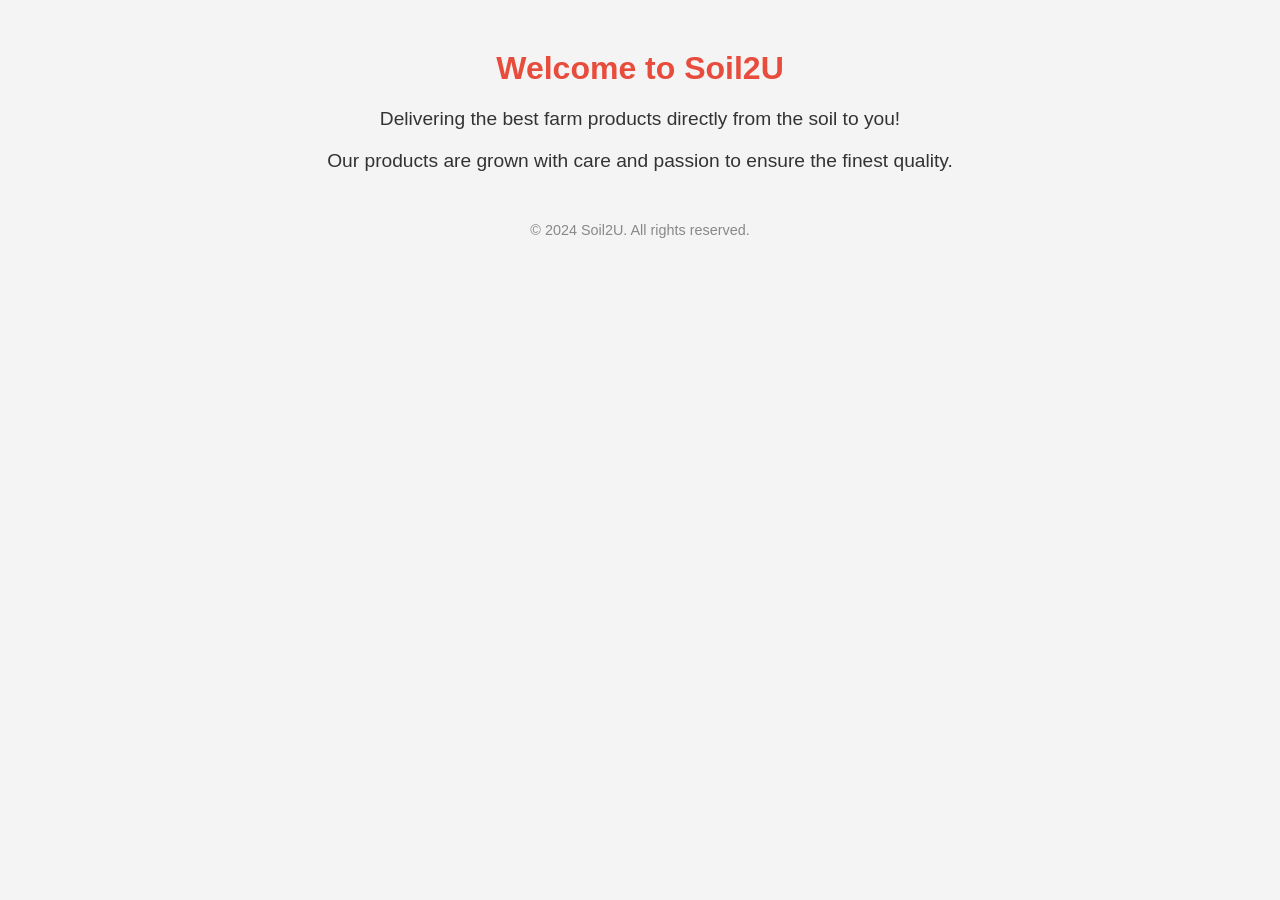
==== index.html @ 6df4528d "adding index file" ====
<!DOCTYPE html>
<html lang="en">
<head>
    <meta charset="UTF-8">
    <meta name="viewport" content="width=device-width, initial-scale=1.0">
    <title>Welcome to Soil2U</title>
    <style>
        body {
            font-family: Arial, sans-serif;
            background-color: #f4f4f4;
            color: #333;
            text-align: center;
            margin-top: 50px;
        }
        h1 {
            color: #e74c3c;
        }
        p {
            font-size: 1.2em;
        }
        .footer {
            margin-top: 50px;
            font-size: 0.9em;
            color: #888;
        }
    </style>
</head>
<body>
    <h1>Welcome to Soil2U</h1>
    <p>Delivering the best farm products directly from the soil to you!</p>
    <p>Our products are grown with care and passion to ensure the finest quality.</p>

    <div class="footer">
        &copy; 2024 Soil2U. All rights reserved.
    </div>
</body>
</html>
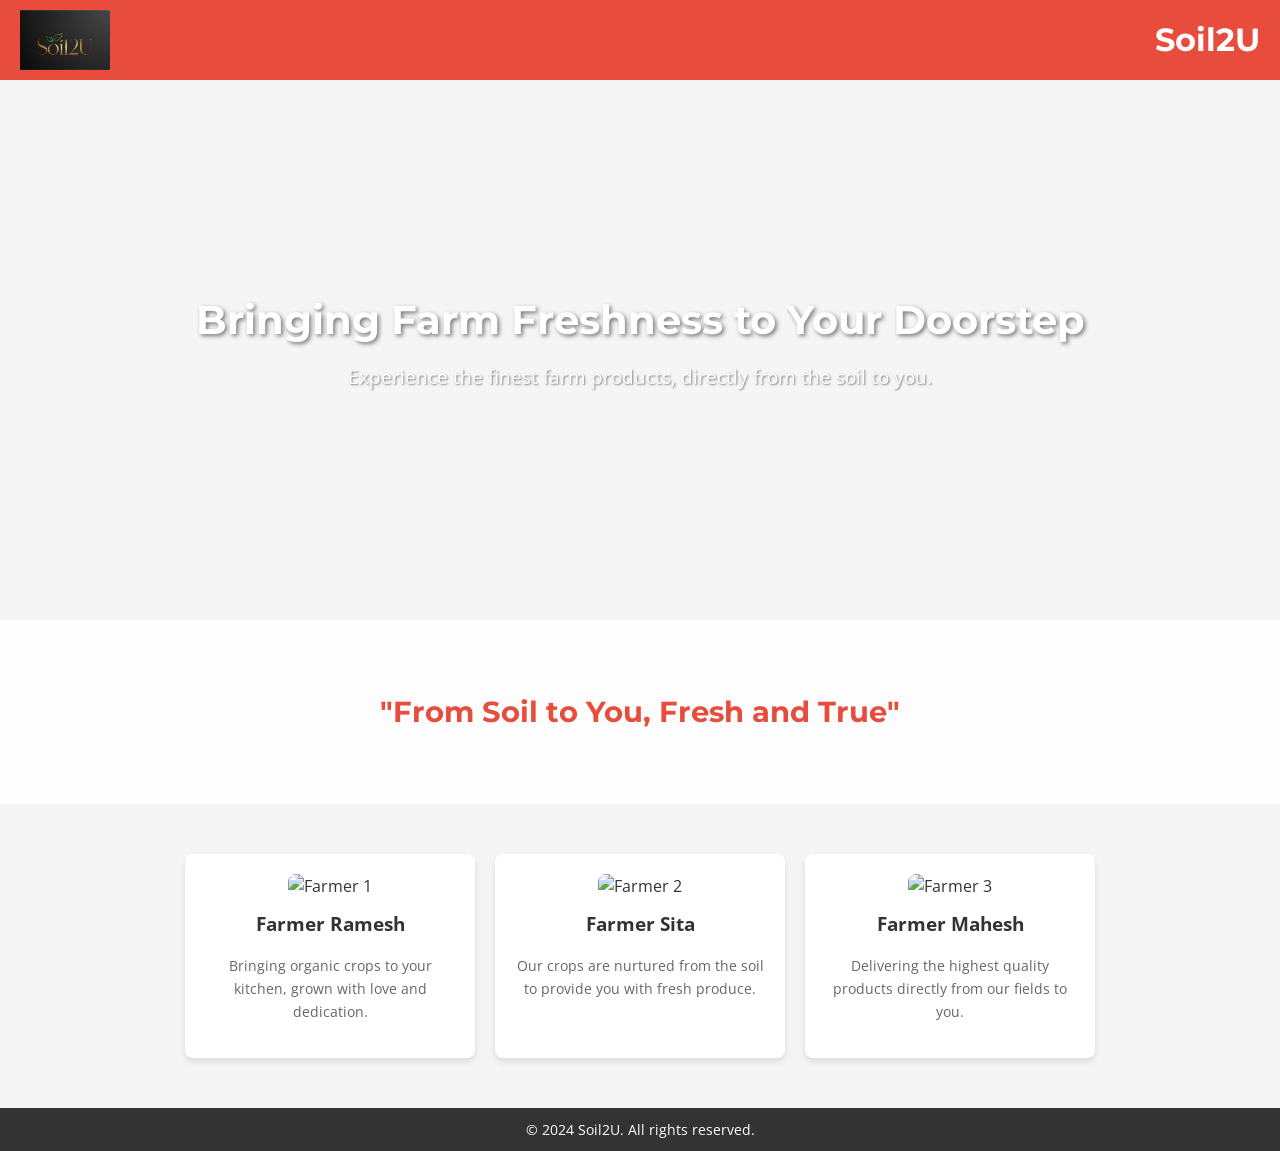
==== commit 03aa4d99: "Update index.html" ====
--- a/index.html
+++ b/index.html
@@ -4,34 +4,173 @@
     <meta charset="UTF-8">
     <meta name="viewport" content="width=device-width, initial-scale=1.0">
     <title>Welcome to Soil2U</title>
+    <link href="https://fonts.googleapis.com/css2?family=Montserrat:wght@400;700&family=Open+Sans:wght@300;400&display=swap" rel="stylesheet">
     <style>
+        /* Global Styles */
         body {
-            font-family: Arial, sans-serif;
-            background-color: #f4f4f4;
+            margin: 0;
+            padding: 0;
+            font-family: 'Open Sans', sans-serif;
+            background-color: #f5f5f5;
             color: #333;
+            line-height: 1.6;
+        }
+        h1, h2, h3 {
+            font-family: 'Montserrat', sans-serif;
+        }
+        a {
+            color: #e74c3c;
+            text-decoration: none;
+        }
+        a:hover {
+            text-decoration: underline;
+        }
+
+        /* Header */
+        header {
+            background-color: #e74c3c;
+            color: white;
+            padding: 10px 20px;
+            display: flex;
+            justify-content: space-between;
+            align-items: center;
+        }
+        header img {
+            height: 60px;
+        }
+        header h1 {
+            margin: 0;
+            font-size: 2rem;
+        }
+
+        /* Hero Section */
+        .hero {
+            background-image: url('https://images.unsplash.com/photo-1544716278-ca5e3f4abd8c');
+            background-size: cover;
+            background-position: center;
+            height: 60vh;
+            color: white;
+            display: flex;
+            flex-direction: column;
+            justify-content: center;
+            align-items: center;
+        }
+        .hero h2 {
+            font-size: 2.5rem;
+            margin: 0;
+            text-shadow: 2px 2px 4px rgba(0, 0, 0, 0.5);
+        }
+        .hero p {
+            font-size: 1.2rem;
+            margin-top: 10px;
+            text-shadow: 1px 1px 2px rgba(0, 0, 0, 0.5);
+        }
+
+        /* Slogan Section */
+        .slogan {
+            background-color: #fdfdfd;
+            padding: 40px;
             text-align: center;
-            margin-top: 50px;
         }
-        h1 {
+        .slogan h3 {
+            font-size: 1.8rem;
             color: #e74c3c;
         }
-        p {
-            font-size: 1.2em;
+
+        /* Farmer Photos Section */
+        .farmers {
+            display: flex;
+            justify-content: center;
+            flex-wrap: wrap;
+            padding: 40px 20px;
         }
-        .footer {
-            margin-top: 50px;
-            font-size: 0.9em;
-            color: #888;
+        .farmer-card {
+            background-color: white;
+            border-radius: 8px;
+            box-shadow: 0 4px 6px rgba(0, 0, 0, 0.1);
+            margin: 10px;
+            padding: 20px;
+            text-align: center;
+            width: 250px;
+        }
+        .farmer-card img {
+            width: 100%;
+            border-radius: 8px;
+        }
+        .farmer-card h4 {
+            margin: 10px 0;
+            font-size: 1.2rem;
+        }
+        .farmer-card p {
+            font-size: 0.9rem;
+            color: #666;
+        }
+
+        /* Footer */
+        footer {
+            background-color: #333;
+            color: white;
+            padding: 10px 0;
+            text-align: center;
+            font-size: 0.9rem;
+        }
+        footer p {
+            margin: 0;
+        }
+
+        /* Responsive Design */
+        @media (max-width: 768px) {
+            .hero h2 {
+                font-size: 2rem;
+            }
+            .hero p {
+                font-size: 1rem;
+            }
         }
     </style>
 </head>
 <body>
-    <h1>Welcome to Soil2U</h1>
-    <p>Delivering the best farm products directly from the soil to you!</p>
-    <p>Our products are grown with care and passion to ensure the finest quality.</p>
 
-    <div class="footer">
-        &copy; 2024 Soil2U. All rights reserved.
-    </div>
+    <!-- Header -->
+    <header>
+        <img src="logo.png" alt="Soil2U Logo">
+        <h1>Soil2U</h1>
+    </header>
+
+    <!-- Hero Section -->
+    <section class="hero">
+        <h2>Bringing Farm Freshness to Your Doorstep</h2>
+        <p>Experience the finest farm products, directly from the soil to you.</p>
+    </section>
+
+    <!-- Slogan Section -->
+    <section class="slogan">
+        <h3>"From Soil to You, Fresh and True"</h3>
+    </section>
+
+    <!-- Farmer Photos Section -->
+    <section class="farmers">
+        <div class="farmer-card">
+            <img src="https://via.placeholder.com/250x150" alt="Farmer 1">
+            <h4>Farmer Ramesh</h4>
+            <p>Bringing organic crops to your kitchen, grown with love and dedication.</p>
+        </div>
+        <div class="farmer-card">
+            <img src="https://via.placeholder.com/250x150" alt="Farmer 2">
+            <h4>Farmer Sita</h4>
+            <p>Our crops are nurtured from the soil to provide you with fresh produce.</p>
+        </div>
+        <div class="farmer-card">
+            <img src="https://via.placeholder.com/250x150" alt="Farmer 3">
+            <h4>Farmer Mahesh</h4>
+            <p>Delivering the highest quality products directly from our fields to you.</p>
+        </div>
+    </section>
+
+    <!-- Footer -->
+    <footer>
+        <p>&copy; 2024 Soil2U. All rights reserved.</p>
+    </footer>
+
 </body>
 </html>
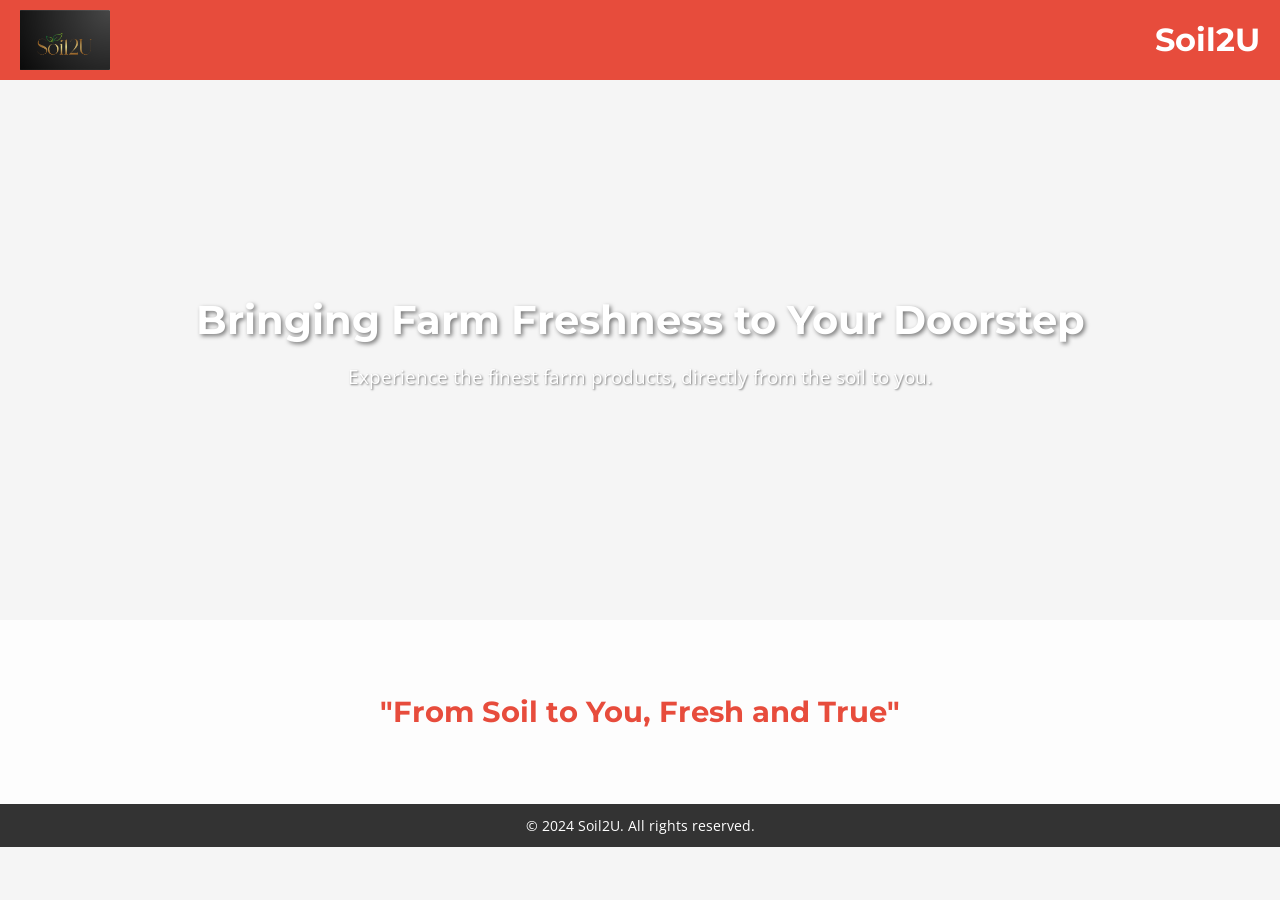
==== commit caa4fa93: "Update index.html" ====
--- a/index.html
+++ b/index.html
@@ -45,7 +45,7 @@
 
         /* Hero Section */
         .hero {
-            background-image: url('https://images.unsplash.com/photo-1544716278-ca5e3f4abd8c');
+            background-image: url('https://agronicfood.com/wp-content/uploads/2020/02/0-4.png.webp');
             background-size: cover;
             background-position: center;
             height: 60vh;
@@ -77,33 +77,16 @@
             color: #e74c3c;
         }
 
-        /* Farmer Photos Section */
-        .farmers {
-            display: flex;
-            justify-content: center;
-            flex-wrap: wrap;
+        /* Farmer Photo Section */
+        .farmer {
+            text-align: center;
             padding: 40px 20px;
         }
-        .farmer-card {
-            background-color: white;
+        .farmer img {
+            max-width: 100%;
+            height: auto;
             border-radius: 8px;
             box-shadow: 0 4px 6px rgba(0, 0, 0, 0.1);
-            margin: 10px;
-            padding: 20px;
-            text-align: center;
-            width: 250px;
-        }
-        .farmer-card img {
-            width: 100%;
-            border-radius: 8px;
-        }
-        .farmer-card h4 {
-            margin: 10px 0;
-            font-size: 1.2rem;
-        }
-        .farmer-card p {
-            font-size: 0.9rem;
-            color: #666;
         }
 
         /* Footer */
@@ -148,24 +131,6 @@
         <h3>"From Soil to You, Fresh and True"</h3>
     </section>
 
-    <!-- Farmer Photos Section -->
-    <section class="farmers">
-        <div class="farmer-card">
-            <img src="https://via.placeholder.com/250x150" alt="Farmer 1">
-            <h4>Farmer Ramesh</h4>
-            <p>Bringing organic crops to your kitchen, grown with love and dedication.</p>
-        </div>
-        <div class="farmer-card">
-            <img src="https://via.placeholder.com/250x150" alt="Farmer 2">
-            <h4>Farmer Sita</h4>
-            <p>Our crops are nurtured from the soil to provide you with fresh produce.</p>
-        </div>
-        <div class="farmer-card">
-            <img src="https://via.placeholder.com/250x150" alt="Farmer 3">
-            <h4>Farmer Mahesh</h4>
-            <p>Delivering the highest quality products directly from our fields to you.</p>
-        </div>
-    </section>
 
     <!-- Footer -->
     <footer>
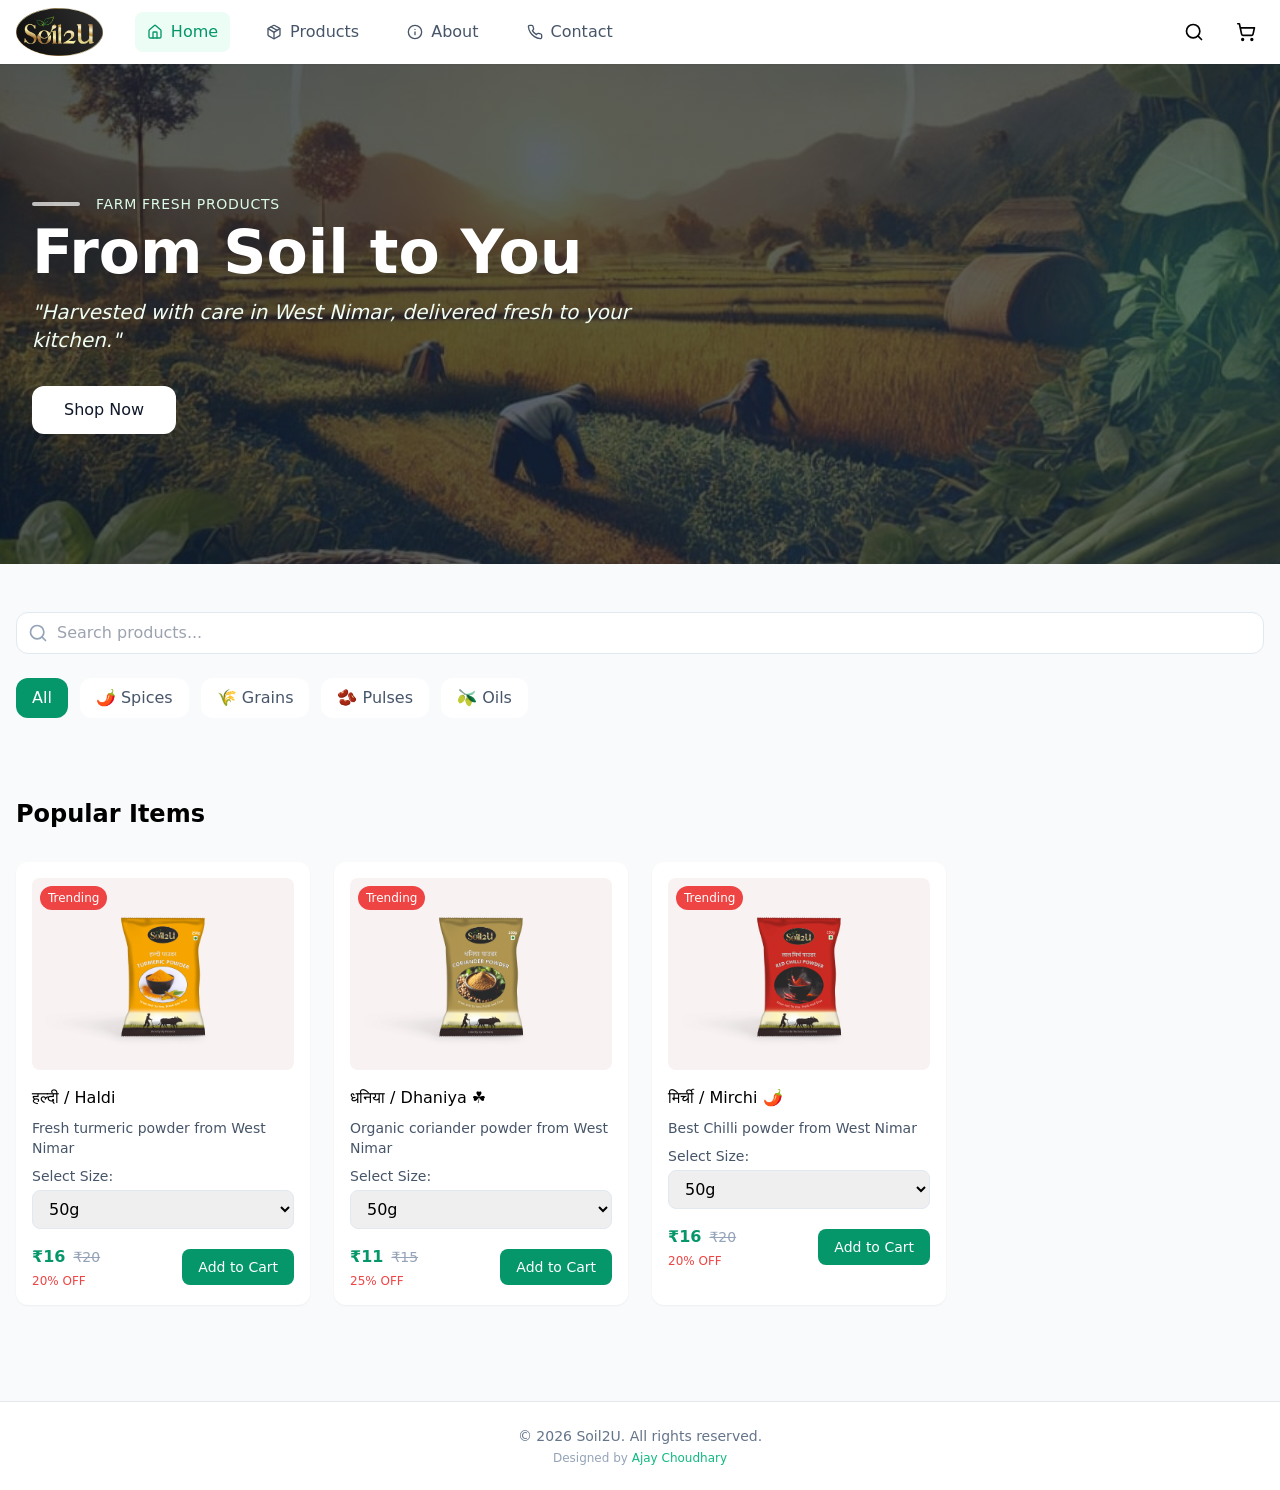
==== commit fcc549db: "Update index.html" ====
--- a/index.html
+++ b/index.html
@@ -1,141 +1,14 @@
-<!DOCTYPE html>
+<!doctype html>
 <html lang="en">
 <head>
-    <meta charset="UTF-8">
-    <meta name="viewport" content="width=device-width, initial-scale=1.0">
-    <title>Welcome to Soil2U</title>
-    <link href="https://fonts.googleapis.com/css2?family=Montserrat:wght@400;700&family=Open+Sans:wght@300;400&display=swap" rel="stylesheet">
-    <style>
-        /* Global Styles */
-        body {
-            margin: 0;
-            padding: 0;
-            font-family: 'Open Sans', sans-serif;
-            background-color: #f5f5f5;
-            color: #333;
-            line-height: 1.6;
-        }
-        h1, h2, h3 {
-            font-family: 'Montserrat', sans-serif;
-        }
-        a {
-            color: #e74c3c;
-            text-decoration: none;
-        }
-        a:hover {
-            text-decoration: underline;
-        }
-
-        /* Header */
-        header {
-            background-color: #e74c3c;
-            color: white;
-            padding: 10px 20px;
-            display: flex;
-            justify-content: space-between;
-            align-items: center;
-        }
-        header img {
-            height: 60px;
-        }
-        header h1 {
-            margin: 0;
-            font-size: 2rem;
-        }
-
-        /* Hero Section */
-        .hero {
-            background-image: url('https://agronicfood.com/wp-content/uploads/2020/02/0-4.png.webp');
-            background-size: cover;
-            background-position: center;
-            height: 60vh;
-            color: white;
-            display: flex;
-            flex-direction: column;
-            justify-content: center;
-            align-items: center;
-        }
-        .hero h2 {
-            font-size: 2.5rem;
-            margin: 0;
-            text-shadow: 2px 2px 4px rgba(0, 0, 0, 0.5);
-        }
-        .hero p {
-            font-size: 1.2rem;
-            margin-top: 10px;
-            text-shadow: 1px 1px 2px rgba(0, 0, 0, 0.5);
-        }
-
-        /* Slogan Section */
-        .slogan {
-            background-color: #fdfdfd;
-            padding: 40px;
-            text-align: center;
-        }
-        .slogan h3 {
-            font-size: 1.8rem;
-            color: #e74c3c;
-        }
-
-        /* Farmer Photo Section */
-        .farmer {
-            text-align: center;
-            padding: 40px 20px;
-        }
-        .farmer img {
-            max-width: 100%;
-            height: auto;
-            border-radius: 8px;
-            box-shadow: 0 4px 6px rgba(0, 0, 0, 0.1);
-        }
-
-        /* Footer */
-        footer {
-            background-color: #333;
-            color: white;
-            padding: 10px 0;
-            text-align: center;
-            font-size: 0.9rem;
-        }
-        footer p {
-            margin: 0;
-        }
-
-        /* Responsive Design */
-        @media (max-width: 768px) {
-            .hero h2 {
-                font-size: 2rem;
-            }
-            .hero p {
-                font-size: 1rem;
-            }
-        }
-    </style>
+  <meta charset="UTF-8" />
+  <link rel="icon" type="image/svg+xml" href="/assets/favicon.ico" />
+  <meta name="viewport" content="width=device-width, initial-scale=1.0" />
+  <title>Soil2u</title>
+  <script type="module" crossorigin src="/assets/index-Bj0hxsLZ.js"></script>
+  <link rel="stylesheet" crossorigin href="/assets/index-Bs1f5hZR.css">
 </head>
 <body>
-
-    <!-- Header -->
-    <header>
-        <img src="logo.png" alt="Soil2U Logo">
-        <h1>Soil2U</h1>
-    </header>
-
-    <!-- Hero Section -->
-    <section class="hero">
-        <h2>Bringing Farm Freshness to Your Doorstep</h2>
-        <p>Experience the finest farm products, directly from the soil to you.</p>
-    </section>
-
-    <!-- Slogan Section -->
-    <section class="slogan">
-        <h3>"From Soil to You, Fresh and True"</h3>
-    </section>
-
-
-    <!-- Footer -->
-    <footer>
-        <p>&copy; 2024 Soil2U. All rights reserved.</p>
-    </footer>
-
+<div id="root"></div>
 </body>
 </html>
--- a/assets/index-Bs1f5hZR.css
+++ b/assets/index-Bs1f5hZR.css
@@ -0,0 +1 @@
+*,:before,:after{--tw-border-spacing-x: 0;--tw-border-spacing-y: 0;--tw-translate-x: 0;--tw-translate-y: 0;--tw-rotate: 0;--tw-skew-x: 0;--tw-skew-y: 0;--tw-scale-x: 1;--tw-scale-y: 1;--tw-pan-x: ;--tw-pan-y: ;--tw-pinch-zoom: ;--tw-scroll-snap-strictness: proximity;--tw-gradient-from-position: ;--tw-gradient-via-position: ;--tw-gradient-to-position: ;--tw-ordinal: ;--tw-slashed-zero: ;--tw-numeric-figure: ;--tw-numeric-spacing: ;--tw-numeric-fraction: ;--tw-ring-inset: ;--tw-ring-offset-width: 0px;--tw-ring-offset-color: #fff;--tw-ring-color: rgb(59 130 246 / .5);--tw-ring-offset-shadow: 0 0 #0000;--tw-ring-shadow: 0 0 #0000;--tw-shadow: 0 0 #0000;--tw-shadow-colored: 0 0 #0000;--tw-blur: ;--tw-brightness: ;--tw-contrast: ;--tw-grayscale: ;--tw-hue-rotate: ;--tw-invert: ;--tw-saturate: ;--tw-sepia: ;--tw-drop-shadow: ;--tw-backdrop-blur: ;--tw-backdrop-brightness: ;--tw-backdrop-contrast: ;--tw-backdrop-grayscale: ;--tw-backdrop-hue-rotate: ;--tw-backdrop-invert: ;--tw-backdrop-opacity: ;--tw-backdrop-saturate: ;--tw-backdrop-sepia: ;--tw-contain-size: ;--tw-contain-layout: ;--tw-contain-paint: ;--tw-contain-style: }::backdrop{--tw-border-spacing-x: 0;--tw-border-spacing-y: 0;--tw-translate-x: 0;--tw-translate-y: 0;--tw-rotate: 0;--tw-skew-x: 0;--tw-skew-y: 0;--tw-scale-x: 1;--tw-scale-y: 1;--tw-pan-x: ;--tw-pan-y: ;--tw-pinch-zoom: ;--tw-scroll-snap-strictness: proximity;--tw-gradient-from-position: ;--tw-gradient-via-position: ;--tw-gradient-to-position: ;--tw-ordinal: ;--tw-slashed-zero: ;--tw-numeric-figure: ;--tw-numeric-spacing: ;--tw-numeric-fraction: ;--tw-ring-inset: ;--tw-ring-offset-width: 0px;--tw-ring-offset-color: #fff;--tw-ring-color: rgb(59 130 246 / .5);--tw-ring-offset-shadow: 0 0 #0000;--tw-ring-shadow: 0 0 #0000;--tw-shadow: 0 0 #0000;--tw-shadow-colored: 0 0 #0000;--tw-blur: ;--tw-brightness: ;--tw-contrast: ;--tw-grayscale: ;--tw-hue-rotate: ;--tw-invert: ;--tw-saturate: ;--tw-sepia: ;--tw-drop-shadow: ;--tw-backdrop-blur: ;--tw-backdrop-brightness: ;--tw-backdrop-contrast: ;--tw-backdrop-grayscale: ;--tw-backdrop-hue-rotate: ;--tw-backdrop-invert: ;--tw-backdrop-opacity: ;--tw-backdrop-saturate: ;--tw-backdrop-sepia: ;--tw-contain-size: ;--tw-contain-layout: ;--tw-contain-paint: ;--tw-contain-style: }*,:before,:after{box-sizing:border-box;border-width:0;border-style:solid;border-color:#e5e7eb}:before,:after{--tw-content: ""}html,:host{line-height:1.5;-webkit-text-size-adjust:100%;-moz-tab-size:4;-o-tab-size:4;tab-size:4;font-family:ui-sans-serif,system-ui,sans-serif,"Apple Color Emoji","Segoe UI Emoji",Segoe UI Symbol,"Noto Color Emoji";font-feature-settings:normal;font-variation-settings:normal;-webkit-tap-highlight-color:transparent}body{margin:0;line-height:inherit}hr{height:0;color:inherit;border-top-width:1px}abbr:where([title]){-webkit-text-decoration:underline dotted;text-decoration:underline dotted}h1,h2,h3,h4,h5,h6{font-size:inherit;font-weight:inherit}a{color:inherit;text-decoration:inherit}b,strong{font-weight:bolder}code,kbd,samp,pre{font-family:ui-monospace,SFMono-Regular,Menlo,Monaco,Consolas,Liberation Mono,Courier New,monospace;font-feature-settings:normal;font-variation-settings:normal;font-size:1em}small{font-size:80%}sub,sup{font-size:75%;line-height:0;position:relative;vertical-align:baseline}sub{bottom:-.25em}sup{top:-.5em}table{text-indent:0;border-color:inherit;border-collapse:collapse}button,input,optgroup,select,textarea{font-family:inherit;font-feature-settings:inherit;font-variation-settings:inherit;font-size:100%;font-weight:inherit;line-height:inherit;letter-spacing:inherit;color:inherit;margin:0;padding:0}button,select{text-transform:none}button,input:where([type=button]),input:where([type=reset]),input:where([type=submit]){-webkit-appearance:button;background-color:transparent;background-image:none}:-moz-focusring{outline:auto}:-moz-ui-invalid{box-shadow:none}progress{vertical-align:baseline}::-webkit-inner-spin-button,::-webkit-outer-spin-button{height:auto}[type=search]{-webkit-appearance:textfield;outline-offset:-2px}::-webkit-search-decoration{-webkit-appearance:none}::-webkit-file-upload-button{-webkit-appearance:button;font:inherit}summary{display:list-item}blockquote,dl,dd,h1,h2,h3,h4,h5,h6,hr,figure,p,pre{margin:0}fieldset{margin:0;padding:0}legend{padding:0}ol,ul,menu{list-style:none;margin:0;padding:0}dialog{padding:0}textarea{resize:vertical}input::-moz-placeholder,textarea::-moz-placeholder{opacity:1;color:#9ca3af}input::placeholder,textarea::placeholder{opacity:1;color:#9ca3af}button,[role=button]{cursor:pointer}:disabled{cursor:default}img,svg,video,canvas,audio,iframe,embed,object{display:block;vertical-align:middle}img,video{max-width:100%;height:auto}[hidden]:where(:not([hidden=until-found])){display:none}.fixed{position:fixed}.absolute{position:absolute}.relative{position:relative}.sticky{position:sticky}.inset-0{top:0;right:0;bottom:0;left:0}.-right-1{right:-.25rem}.-top-1{top:-.25rem}.bottom-0{bottom:0}.left-0{left:0}.left-2{left:.5rem}.left-3{left:.75rem}.right-0{right:0}.top-0{top:0}.top-1\/2{top:50%}.top-1\/4{top:25%}.top-2{top:.5rem}.top-full{top:100%}.z-10{z-index:10}.z-20{z-index:20}.z-40{z-index:40}.z-50{z-index:50}.mx-auto{margin-left:auto;margin-right:auto}.-ml-24{margin-left:-6rem}.-mr-16{margin-right:-4rem}.mb-1{margin-bottom:.25rem}.mb-12{margin-bottom:3rem}.mb-2{margin-bottom:.5rem}.mb-32{margin-bottom:8rem}.mb-4{margin-bottom:1rem}.mb-6{margin-bottom:1.5rem}.mb-8{margin-bottom:2rem}.ml-2{margin-left:.5rem}.ml-4{margin-left:1rem}.ml-8{margin-left:2rem}.mr-2{margin-right:.5rem}.mr-3{margin-right:.75rem}.mr-4{margin-right:1rem}.mt-1{margin-top:.25rem}.mt-10{margin-top:2.5rem}.mt-2{margin-top:.5rem}.mt-4{margin-top:1rem}.mt-6{margin-top:1.5rem}.mt-8{margin-top:2rem}.block{display:block}.flex{display:flex}.grid{display:grid}.hidden{display:none}.h-1{height:.25rem}.h-12{height:3rem}.h-16{height:4rem}.h-2{height:.5rem}.h-24{height:6rem}.h-4{height:1rem}.h-48{height:12rem}.h-5{height:1.25rem}.h-6{height:1.5rem}.h-64{height:16rem}.h-\[calc\(100vh-64px\)\]{height:calc(100vh - 64px)}.h-full{height:100%}.min-h-screen{min-height:100vh}.w-12{width:3rem}.w-16{width:4rem}.w-2{width:.5rem}.w-4{width:1rem}.w-48{width:12rem}.w-5{width:1.25rem}.w-6{width:1.5rem}.w-64{width:16rem}.w-72{width:18rem}.w-full{width:100%}.max-w-2xl{max-width:42rem}.max-w-7xl{max-width:80rem}.max-w-none{max-width:none}.flex-1{flex:1 1 0%}.origin-left{transform-origin:left}.-translate-y-1\/2{--tw-translate-y: -50%;transform:translate(var(--tw-translate-x),var(--tw-translate-y)) rotate(var(--tw-rotate)) skew(var(--tw-skew-x)) skewY(var(--tw-skew-y)) scaleX(var(--tw-scale-x)) scaleY(var(--tw-scale-y))}.scale-x-0{--tw-scale-x: 0;transform:translate(var(--tw-translate-x),var(--tw-translate-y)) rotate(var(--tw-rotate)) skew(var(--tw-skew-x)) skewY(var(--tw-skew-y)) scaleX(var(--tw-scale-x)) scaleY(var(--tw-scale-y))}.transform{transform:translate(var(--tw-translate-x),var(--tw-translate-y)) rotate(var(--tw-rotate)) skew(var(--tw-skew-x)) skewY(var(--tw-skew-y)) scaleX(var(--tw-scale-x)) scaleY(var(--tw-scale-y))}@keyframes pulse{50%{opacity:.5}}.animate-pulse{animation:pulse 2s cubic-bezier(.4,0,.6,1) infinite}.cursor-pointer{cursor:pointer}.grid-cols-1{grid-template-columns:repeat(1,minmax(0,1fr))}.flex-col{flex-direction:column}.flex-wrap{flex-wrap:wrap}.items-start{align-items:flex-start}.items-center{align-items:center}.justify-center{justify-content:center}.justify-between{justify-content:space-between}.gap-3{gap:.75rem}.gap-6{gap:1.5rem}.gap-8{gap:2rem}.space-x-2>:not([hidden])~:not([hidden]){--tw-space-x-reverse: 0;margin-right:calc(.5rem * var(--tw-space-x-reverse));margin-left:calc(.5rem * calc(1 - var(--tw-space-x-reverse)))}.space-x-3>:not([hidden])~:not([hidden]){--tw-space-x-reverse: 0;margin-right:calc(.75rem * var(--tw-space-x-reverse));margin-left:calc(.75rem * calc(1 - var(--tw-space-x-reverse)))}.space-x-4>:not([hidden])~:not([hidden]){--tw-space-x-reverse: 0;margin-right:calc(1rem * var(--tw-space-x-reverse));margin-left:calc(1rem * calc(1 - var(--tw-space-x-reverse)))}.space-x-6>:not([hidden])~:not([hidden]){--tw-space-x-reverse: 0;margin-right:calc(1.5rem * var(--tw-space-x-reverse));margin-left:calc(1.5rem * calc(1 - var(--tw-space-x-reverse)))}.space-y-2>:not([hidden])~:not([hidden]){--tw-space-y-reverse: 0;margin-top:calc(.5rem * calc(1 - var(--tw-space-y-reverse)));margin-bottom:calc(.5rem * var(--tw-space-y-reverse))}.space-y-3>:not([hidden])~:not([hidden]){--tw-space-y-reverse: 0;margin-top:calc(.75rem * calc(1 - var(--tw-space-y-reverse)));margin-bottom:calc(.75rem * var(--tw-space-y-reverse))}.space-y-4>:not([hidden])~:not([hidden]){--tw-space-y-reverse: 0;margin-top:calc(1rem * calc(1 - var(--tw-space-y-reverse)));margin-bottom:calc(1rem * var(--tw-space-y-reverse))}.overflow-hidden{overflow:hidden}.overflow-y-auto{overflow-y:auto}.rounded-full{border-radius:9999px}.rounded-lg{border-radius:.5rem}.rounded-xl{border-radius:.75rem}.border{border-width:1px}.border-b{border-bottom-width:1px}.border-t{border-top-width:1px}.border-emerald-600{--tw-border-opacity: 1;border-color:rgb(5 150 105 / var(--tw-border-opacity, 1))}.border-slate-200{--tw-border-opacity: 1;border-color:rgb(226 232 240 / var(--tw-border-opacity, 1))}.bg-black{--tw-bg-opacity: 1;background-color:rgb(0 0 0 / var(--tw-bg-opacity, 1))}.bg-emerald-50{--tw-bg-opacity: 1;background-color:rgb(236 253 245 / var(--tw-bg-opacity, 1))}.bg-emerald-500{--tw-bg-opacity: 1;background-color:rgb(16 185 129 / var(--tw-bg-opacity, 1))}.bg-emerald-600{--tw-bg-opacity: 1;background-color:rgb(5 150 105 / var(--tw-bg-opacity, 1))}.bg-green-500{--tw-bg-opacity: 1;background-color:rgb(34 197 94 / var(--tw-bg-opacity, 1))}.bg-red-500{--tw-bg-opacity: 1;background-color:rgb(239 68 68 / var(--tw-bg-opacity, 1))}.bg-slate-50{--tw-bg-opacity: 1;background-color:rgb(248 250 252 / var(--tw-bg-opacity, 1))}.bg-white{--tw-bg-opacity: 1;background-color:rgb(255 255 255 / var(--tw-bg-opacity, 1))}.bg-yellow-500{--tw-bg-opacity: 1;background-color:rgb(234 179 8 / var(--tw-bg-opacity, 1))}.bg-opacity-50{--tw-bg-opacity: .5}.bg-gradient-to-br{background-image:linear-gradient(to bottom right,var(--tw-gradient-stops))}.bg-gradient-to-r{background-image:linear-gradient(to right,var(--tw-gradient-stops))}.bg-gradient-to-tr{background-image:linear-gradient(to top right,var(--tw-gradient-stops))}.from-green-400\/20{--tw-gradient-from: rgb(74 222 128 / .2) var(--tw-gradient-from-position);--tw-gradient-to: rgb(74 222 128 / 0) var(--tw-gradient-to-position);--tw-gradient-stops: var(--tw-gradient-from), var(--tw-gradient-to)}.from-slate-900\/70{--tw-gradient-from: rgb(15 23 42 / .7) var(--tw-gradient-from-position);--tw-gradient-to: rgb(15 23 42 / 0) var(--tw-gradient-to-position);--tw-gradient-stops: var(--tw-gradient-from), var(--tw-gradient-to)}.from-yellow-400\/10{--tw-gradient-from: rgb(250 204 21 / .1) var(--tw-gradient-from-position);--tw-gradient-to: rgb(250 204 21 / 0) var(--tw-gradient-to-position);--tw-gradient-stops: var(--tw-gradient-from), var(--tw-gradient-to)}.to-amber-600\/5{--tw-gradient-to: rgb(217 119 6 / .05) var(--tw-gradient-to-position)}.to-emerald-600\/10{--tw-gradient-to: rgb(5 150 105 / .1) var(--tw-gradient-to-position)}.to-slate-800\/70{--tw-gradient-to: rgb(30 41 59 / .7) var(--tw-gradient-to-position)}.object-cover{-o-object-fit:cover;object-fit:cover}.p-1{padding:.25rem}.p-2{padding:.5rem}.p-3{padding:.75rem}.p-4{padding:1rem}.p-6{padding:1.5rem}.px-2{padding-left:.5rem;padding-right:.5rem}.px-3{padding-left:.75rem;padding-right:.75rem}.px-4{padding-left:1rem;padding-right:1rem}.px-8{padding-left:2rem;padding-right:2rem}.py-1{padding-top:.25rem;padding-bottom:.25rem}.py-12{padding-top:3rem;padding-bottom:3rem}.py-2{padding-top:.5rem;padding-bottom:.5rem}.py-3{padding-top:.75rem;padding-bottom:.75rem}.py-4{padding-top:1rem;padding-bottom:1rem}.py-6{padding-top:1.5rem;padding-bottom:1.5rem}.pb-12{padding-bottom:3rem}.pl-10{padding-left:2.5rem}.pr-4{padding-right:1rem}.pt-4{padding-top:1rem}.pt-6{padding-top:1.5rem}.text-center{text-align:center}.text-right{text-align:right}.text-2xl{font-size:1.5rem;line-height:2rem}.text-3xl{font-size:1.875rem;line-height:2.25rem}.text-lg{font-size:1.125rem;line-height:1.75rem}.text-sm{font-size:.875rem;line-height:1.25rem}.text-xl{font-size:1.25rem;line-height:1.75rem}.text-xs{font-size:.75rem;line-height:1rem}.font-bold{font-weight:700}.font-light{font-weight:300}.font-medium{font-weight:500}.font-semibold{font-weight:600}.uppercase{text-transform:uppercase}.italic{font-style:italic}.leading-tight{line-height:1.25}.tracking-wider{letter-spacing:.05em}.text-blue-500{--tw-text-opacity: 1;color:rgb(59 130 246 / var(--tw-text-opacity, 1))}.text-emerald-500{--tw-text-opacity: 1;color:rgb(16 185 129 / var(--tw-text-opacity, 1))}.text-emerald-600{--tw-text-opacity: 1;color:rgb(5 150 105 / var(--tw-text-opacity, 1))}.text-emerald-700{--tw-text-opacity: 1;color:rgb(4 120 87 / var(--tw-text-opacity, 1))}.text-gray-500{--tw-text-opacity: 1;color:rgb(107 114 128 / var(--tw-text-opacity, 1))}.text-gray-800{--tw-text-opacity: 1;color:rgb(31 41 55 / var(--tw-text-opacity, 1))}.text-gray-900{--tw-text-opacity: 1;color:rgb(17 24 39 / var(--tw-text-opacity, 1))}.text-green-100{--tw-text-opacity: 1;color:rgb(220 252 231 / var(--tw-text-opacity, 1))}.text-green-50{--tw-text-opacity: 1;color:rgb(240 253 244 / var(--tw-text-opacity, 1))}.text-green-500{--tw-text-opacity: 1;color:rgb(34 197 94 / var(--tw-text-opacity, 1))}.text-pink-500{--tw-text-opacity: 1;color:rgb(236 72 153 / var(--tw-text-opacity, 1))}.text-red-500{--tw-text-opacity: 1;color:rgb(239 68 68 / var(--tw-text-opacity, 1))}.text-slate-400{--tw-text-opacity: 1;color:rgb(148 163 184 / var(--tw-text-opacity, 1))}.text-slate-500{--tw-text-opacity: 1;color:rgb(100 116 139 / var(--tw-text-opacity, 1))}.text-slate-600{--tw-text-opacity: 1;color:rgb(71 85 105 / var(--tw-text-opacity, 1))}.text-slate-900{--tw-text-opacity: 1;color:rgb(15 23 42 / var(--tw-text-opacity, 1))}.text-white{--tw-text-opacity: 1;color:rgb(255 255 255 / var(--tw-text-opacity, 1))}.line-through{text-decoration-line:line-through}.opacity-70{opacity:.7}.shadow-lg{--tw-shadow: 0 10px 15px -3px rgb(0 0 0 / .1), 0 4px 6px -4px rgb(0 0 0 / .1);--tw-shadow-colored: 0 10px 15px -3px var(--tw-shadow-color), 0 4px 6px -4px var(--tw-shadow-color);box-shadow:var(--tw-ring-offset-shadow, 0 0 #0000),var(--tw-ring-shadow, 0 0 #0000),var(--tw-shadow)}.shadow-md{--tw-shadow: 0 4px 6px -1px rgb(0 0 0 / .1), 0 2px 4px -2px rgb(0 0 0 / .1);--tw-shadow-colored: 0 4px 6px -1px var(--tw-shadow-color), 0 2px 4px -2px var(--tw-shadow-color);box-shadow:var(--tw-ring-offset-shadow, 0 0 #0000),var(--tw-ring-shadow, 0 0 #0000),var(--tw-shadow)}.shadow-sm{--tw-shadow: 0 1px 2px 0 rgb(0 0 0 / .05);--tw-shadow-colored: 0 1px 2px 0 var(--tw-shadow-color);box-shadow:var(--tw-ring-offset-shadow, 0 0 #0000),var(--tw-ring-shadow, 0 0 #0000),var(--tw-shadow)}.blur-3xl{--tw-blur: blur(64px);filter:var(--tw-blur) var(--tw-brightness) var(--tw-contrast) var(--tw-grayscale) var(--tw-hue-rotate) var(--tw-invert) var(--tw-saturate) var(--tw-sepia) var(--tw-drop-shadow)}.filter{filter:var(--tw-blur) var(--tw-brightness) var(--tw-contrast) var(--tw-grayscale) var(--tw-hue-rotate) var(--tw-invert) var(--tw-saturate) var(--tw-sepia) var(--tw-drop-shadow)}.transition{transition-property:color,background-color,border-color,text-decoration-color,fill,stroke,opacity,box-shadow,transform,filter,-webkit-backdrop-filter;transition-property:color,background-color,border-color,text-decoration-color,fill,stroke,opacity,box-shadow,transform,filter,backdrop-filter;transition-property:color,background-color,border-color,text-decoration-color,fill,stroke,opacity,box-shadow,transform,filter,backdrop-filter,-webkit-backdrop-filter;transition-timing-function:cubic-bezier(.4,0,.2,1);transition-duration:.15s}.transition-all{transition-property:all;transition-timing-function:cubic-bezier(.4,0,.2,1);transition-duration:.15s}.transition-colors{transition-property:color,background-color,border-color,text-decoration-color,fill,stroke;transition-timing-function:cubic-bezier(.4,0,.2,1);transition-duration:.15s}.transition-opacity{transition-property:opacity;transition-timing-function:cubic-bezier(.4,0,.2,1);transition-duration:.15s}.transition-transform{transition-property:transform;transition-timing-function:cubic-bezier(.4,0,.2,1);transition-duration:.15s}.duration-300{transition-duration:.3s}.hover\:scale-105:hover{--tw-scale-x: 1.05;--tw-scale-y: 1.05;transform:translate(var(--tw-translate-x),var(--tw-translate-y)) rotate(var(--tw-rotate)) skew(var(--tw-skew-x)) skewY(var(--tw-skew-y)) scaleX(var(--tw-scale-x)) scaleY(var(--tw-scale-y))}.hover\:bg-emerald-50:hover{--tw-bg-opacity: 1;background-color:rgb(236 253 245 / var(--tw-bg-opacity, 1))}.hover\:bg-emerald-700:hover{--tw-bg-opacity: 1;background-color:rgb(4 120 87 / var(--tw-bg-opacity, 1))}.hover\:bg-green-600:hover{--tw-bg-opacity: 1;background-color:rgb(22 163 74 / var(--tw-bg-opacity, 1))}.hover\:bg-red-50:hover{--tw-bg-opacity: 1;background-color:rgb(254 242 242 / var(--tw-bg-opacity, 1))}.hover\:bg-slate-100:hover{--tw-bg-opacity: 1;background-color:rgb(241 245 249 / var(--tw-bg-opacity, 1))}.hover\:bg-slate-50:hover{--tw-bg-opacity: 1;background-color:rgb(248 250 252 / var(--tw-bg-opacity, 1))}.hover\:bg-yellow-600:hover{--tw-bg-opacity: 1;background-color:rgb(202 138 4 / var(--tw-bg-opacity, 1))}.hover\:text-blue-600:hover{--tw-text-opacity: 1;color:rgb(37 99 235 / var(--tw-text-opacity, 1))}.hover\:text-emerald-600:hover{--tw-text-opacity: 1;color:rgb(5 150 105 / var(--tw-text-opacity, 1))}.hover\:text-green-600:hover{--tw-text-opacity: 1;color:rgb(22 163 74 / var(--tw-text-opacity, 1))}.hover\:text-pink-600:hover{--tw-text-opacity: 1;color:rgb(219 39 119 / var(--tw-text-opacity, 1))}.hover\:text-red-600:hover{--tw-text-opacity: 1;color:rgb(220 38 38 / var(--tw-text-opacity, 1))}.hover\:text-red-700:hover{--tw-text-opacity: 1;color:rgb(185 28 28 / var(--tw-text-opacity, 1))}.hover\:text-slate-900:hover{--tw-text-opacity: 1;color:rgb(15 23 42 / var(--tw-text-opacity, 1))}.hover\:opacity-80:hover{opacity:.8}.hover\:shadow-lg:hover{--tw-shadow: 0 10px 15px -3px rgb(0 0 0 / .1), 0 4px 6px -4px rgb(0 0 0 / .1);--tw-shadow-colored: 0 10px 15px -3px var(--tw-shadow-color), 0 4px 6px -4px var(--tw-shadow-color);box-shadow:var(--tw-ring-offset-shadow, 0 0 #0000),var(--tw-ring-shadow, 0 0 #0000),var(--tw-shadow)}.hover\:shadow-md:hover{--tw-shadow: 0 4px 6px -1px rgb(0 0 0 / .1), 0 2px 4px -2px rgb(0 0 0 / .1);--tw-shadow-colored: 0 4px 6px -1px var(--tw-shadow-color), 0 2px 4px -2px var(--tw-shadow-color);box-shadow:var(--tw-ring-offset-shadow, 0 0 #0000),var(--tw-ring-shadow, 0 0 #0000),var(--tw-shadow)}.hover\:shadow-emerald-900\/20:hover{--tw-shadow-color: rgb(6 78 59 / .2);--tw-shadow: var(--tw-shadow-colored)}.focus\:outline-none:focus{outline:2px solid transparent;outline-offset:2px}.focus\:ring-2:focus{--tw-ring-offset-shadow: var(--tw-ring-inset) 0 0 0 var(--tw-ring-offset-width) var(--tw-ring-offset-color);--tw-ring-shadow: var(--tw-ring-inset) 0 0 0 calc(2px + var(--tw-ring-offset-width)) var(--tw-ring-color);box-shadow:var(--tw-ring-offset-shadow),var(--tw-ring-shadow),var(--tw-shadow, 0 0 #0000)}.focus\:ring-emerald-500:focus{--tw-ring-opacity: 1;--tw-ring-color: rgb(16 185 129 / var(--tw-ring-opacity, 1))}.group:hover .group-hover\:scale-x-100{--tw-scale-x: 1;transform:translate(var(--tw-translate-x),var(--tw-translate-y)) rotate(var(--tw-rotate)) skew(var(--tw-skew-x)) skewY(var(--tw-skew-y)) scaleX(var(--tw-scale-x)) scaleY(var(--tw-scale-y))}@media (min-width: 640px){.sm\:px-6{padding-left:1.5rem;padding-right:1.5rem}}@media (min-width: 768px){.md\:flex{display:flex}.md\:hidden{display:none}.md\:h-\[500px\]{height:500px}.md\:w-96{width:24rem}.md\:grid-cols-2{grid-template-columns:repeat(2,minmax(0,1fr))}.md\:text-5xl{font-size:3rem;line-height:1}.md\:text-xl{font-size:1.25rem;line-height:1.75rem}}@media (min-width: 1024px){.lg\:grid-cols-3{grid-template-columns:repeat(3,minmax(0,1fr))}.lg\:px-8{padding-left:2rem;padding-right:2rem}.lg\:text-6xl{font-size:3.75rem;line-height:1}}@media (min-width: 1280px){.xl\:grid-cols-4{grid-template-columns:repeat(4,minmax(0,1fr))}}
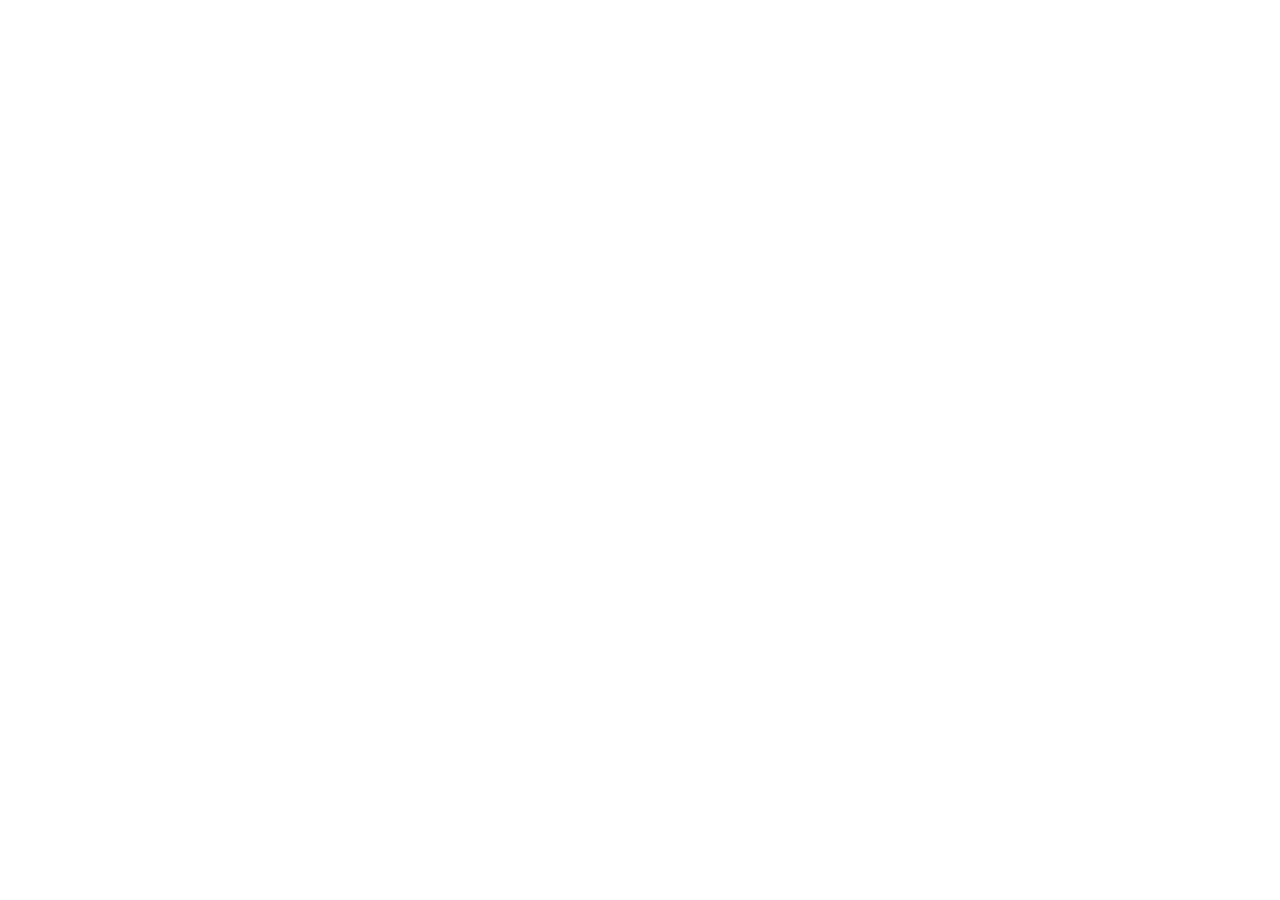
==== commit 9b71d69a: "Update index.html" ====
--- a/index.html
+++ b/index.html
@@ -2,11 +2,11 @@
 <html lang="en">
 <head>
   <meta charset="UTF-8" />
-  <link rel="icon" type="image/svg+xml" href="/assets/favicon.ico" />
+  <link rel="icon" type="image/svg+xml" href="/soil2u-main/assets/favicon.ico" />
   <meta name="viewport" content="width=device-width, initial-scale=1.0" />
   <title>Soil2u</title>
-  <script type="module" crossorigin src="/assets/index-Bj0hxsLZ.js"></script>
-  <link rel="stylesheet" crossorigin href="/assets/index-Bs1f5hZR.css">
+  <script type="module" crossorigin src="/soil2u-main/assets/index-_ZRD2Sjs.js"></script>
+  <link rel="stylesheet" crossorigin href="/soil2u-main/assets/index-B4e7SLlx.css">
 </head>
 <body>
 <div id="root"></div>
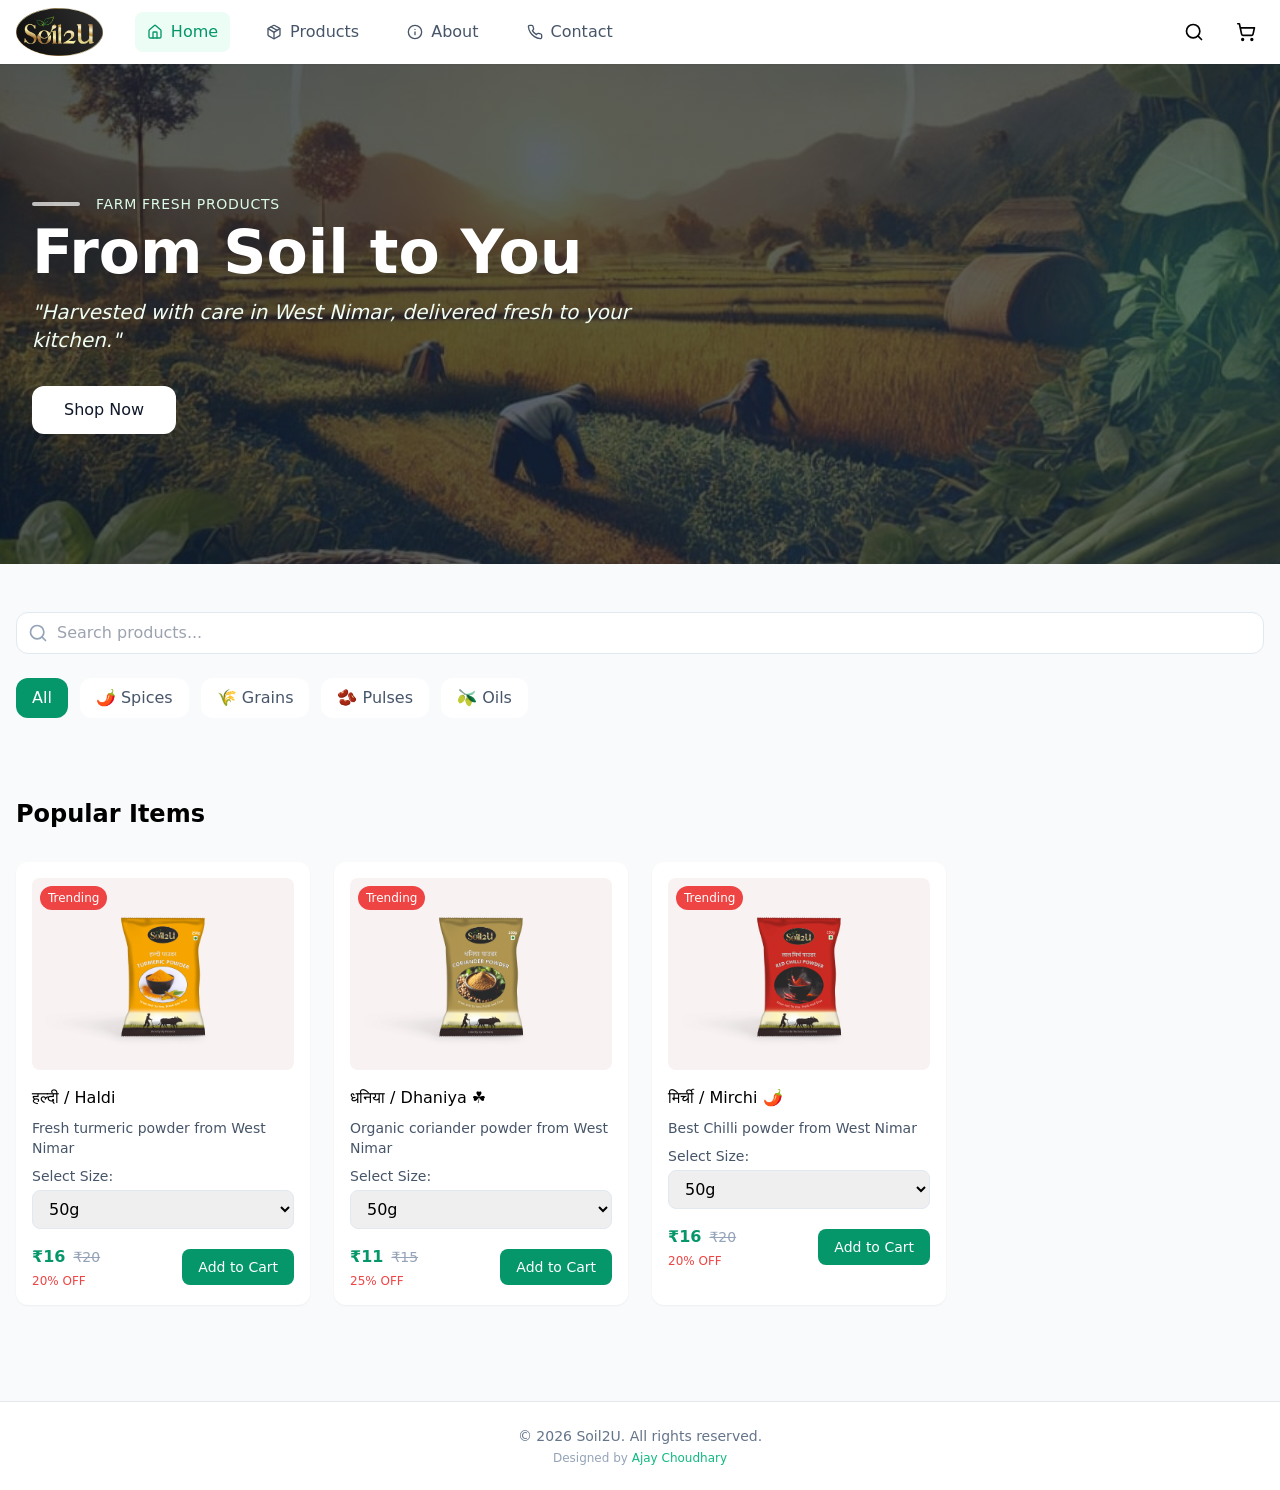
==== commit 85148834: "Update index.html" ====
--- a/index.html
+++ b/index.html
@@ -2,11 +2,11 @@
 <html lang="en">
 <head>
   <meta charset="UTF-8" />
-  <link rel="icon" type="image/svg+xml" href="/soil2u-main/assets/favicon.ico" />
+  <link rel="icon" type="image/svg+xml" href="/assets/favicon.ico" />
   <meta name="viewport" content="width=device-width, initial-scale=1.0" />
   <title>Soil2u</title>
-  <script type="module" crossorigin src="/soil2u-main/assets/index-_ZRD2Sjs.js"></script>
-  <link rel="stylesheet" crossorigin href="/soil2u-main/assets/index-B4e7SLlx.css">
+  <script type="module" crossorigin src="/assets/index-_ZRD2Sjs.js"></script>
+  <link rel="stylesheet" crossorigin href="/assets/index-B4e7SLlx.css">
 </head>
 <body>
 <div id="root"></div>
--- a/assets/index-B4e7SLlx.css
+++ b/assets/index-B4e7SLlx.css
@@ -0,0 +1 @@
+*,:before,:after{--tw-border-spacing-x: 0;--tw-border-spacing-y: 0;--tw-translate-x: 0;--tw-translate-y: 0;--tw-rotate: 0;--tw-skew-x: 0;--tw-skew-y: 0;--tw-scale-x: 1;--tw-scale-y: 1;--tw-pan-x: ;--tw-pan-y: ;--tw-pinch-zoom: ;--tw-scroll-snap-strictness: proximity;--tw-gradient-from-position: ;--tw-gradient-via-position: ;--tw-gradient-to-position: ;--tw-ordinal: ;--tw-slashed-zero: ;--tw-numeric-figure: ;--tw-numeric-spacing: ;--tw-numeric-fraction: ;--tw-ring-inset: ;--tw-ring-offset-width: 0px;--tw-ring-offset-color: #fff;--tw-ring-color: rgb(59 130 246 / .5);--tw-ring-offset-shadow: 0 0 #0000;--tw-ring-shadow: 0 0 #0000;--tw-shadow: 0 0 #0000;--tw-shadow-colored: 0 0 #0000;--tw-blur: ;--tw-brightness: ;--tw-contrast: ;--tw-grayscale: ;--tw-hue-rotate: ;--tw-invert: ;--tw-saturate: ;--tw-sepia: ;--tw-drop-shadow: ;--tw-backdrop-blur: ;--tw-backdrop-brightness: ;--tw-backdrop-contrast: ;--tw-backdrop-grayscale: ;--tw-backdrop-hue-rotate: ;--tw-backdrop-invert: ;--tw-backdrop-opacity: ;--tw-backdrop-saturate: ;--tw-backdrop-sepia: ;--tw-contain-size: ;--tw-contain-layout: ;--tw-contain-paint: ;--tw-contain-style: }::backdrop{--tw-border-spacing-x: 0;--tw-border-spacing-y: 0;--tw-translate-x: 0;--tw-translate-y: 0;--tw-rotate: 0;--tw-skew-x: 0;--tw-skew-y: 0;--tw-scale-x: 1;--tw-scale-y: 1;--tw-pan-x: ;--tw-pan-y: ;--tw-pinch-zoom: ;--tw-scroll-snap-strictness: proximity;--tw-gradient-from-position: ;--tw-gradient-via-position: ;--tw-gradient-to-position: ;--tw-ordinal: ;--tw-slashed-zero: ;--tw-numeric-figure: ;--tw-numeric-spacing: ;--tw-numeric-fraction: ;--tw-ring-inset: ;--tw-ring-offset-width: 0px;--tw-ring-offset-color: #fff;--tw-ring-color: rgb(59 130 246 / .5);--tw-ring-offset-shadow: 0 0 #0000;--tw-ring-shadow: 0 0 #0000;--tw-shadow: 0 0 #0000;--tw-shadow-colored: 0 0 #0000;--tw-blur: ;--tw-brightness: ;--tw-contrast: ;--tw-grayscale: ;--tw-hue-rotate: ;--tw-invert: ;--tw-saturate: ;--tw-sepia: ;--tw-drop-shadow: ;--tw-backdrop-blur: ;--tw-backdrop-brightness: ;--tw-backdrop-contrast: ;--tw-backdrop-grayscale: ;--tw-backdrop-hue-rotate: ;--tw-backdrop-invert: ;--tw-backdrop-opacity: ;--tw-backdrop-saturate: ;--tw-backdrop-sepia: ;--tw-contain-size: ;--tw-contain-layout: ;--tw-contain-paint: ;--tw-contain-style: }*,:before,:after{box-sizing:border-box;border-width:0;border-style:solid;border-color:#e5e7eb}:before,:after{--tw-content: ""}html,:host{line-height:1.5;-webkit-text-size-adjust:100%;-moz-tab-size:4;-o-tab-size:4;tab-size:4;font-family:ui-sans-serif,system-ui,sans-serif,"Apple Color Emoji","Segoe UI Emoji",Segoe UI Symbol,"Noto Color Emoji";font-feature-settings:normal;font-variation-settings:normal;-webkit-tap-highlight-color:transparent}body{margin:0;line-height:inherit}hr{height:0;color:inherit;border-top-width:1px}abbr:where([title]){-webkit-text-decoration:underline dotted;text-decoration:underline dotted}h1,h2,h3,h4,h5,h6{font-size:inherit;font-weight:inherit}a{color:inherit;text-decoration:inherit}b,strong{font-weight:bolder}code,kbd,samp,pre{font-family:ui-monospace,SFMono-Regular,Menlo,Monaco,Consolas,Liberation Mono,Courier New,monospace;font-feature-settings:normal;font-variation-settings:normal;font-size:1em}small{font-size:80%}sub,sup{font-size:75%;line-height:0;position:relative;vertical-align:baseline}sub{bottom:-.25em}sup{top:-.5em}table{text-indent:0;border-color:inherit;border-collapse:collapse}button,input,optgroup,select,textarea{font-family:inherit;font-feature-settings:inherit;font-variation-settings:inherit;font-size:100%;font-weight:inherit;line-height:inherit;letter-spacing:inherit;color:inherit;margin:0;padding:0}button,select{text-transform:none}button,input:where([type=button]),input:where([type=reset]),input:where([type=submit]){-webkit-appearance:button;background-color:transparent;background-image:none}:-moz-focusring{outline:auto}:-moz-ui-invalid{box-shadow:none}progress{vertical-align:baseline}::-webkit-inner-spin-button,::-webkit-outer-spin-button{height:auto}[type=search]{-webkit-appearance:textfield;outline-offset:-2px}::-webkit-search-decoration{-webkit-appearance:none}::-webkit-file-upload-button{-webkit-appearance:button;font:inherit}summary{display:list-item}blockquote,dl,dd,h1,h2,h3,h4,h5,h6,hr,figure,p,pre{margin:0}fieldset{margin:0;padding:0}legend{padding:0}ol,ul,menu{list-style:none;margin:0;padding:0}dialog{padding:0}textarea{resize:vertical}input::-moz-placeholder,textarea::-moz-placeholder{opacity:1;color:#9ca3af}input::placeholder,textarea::placeholder{opacity:1;color:#9ca3af}button,[role=button]{cursor:pointer}:disabled{cursor:default}img,svg,video,canvas,audio,iframe,embed,object{display:block;vertical-align:middle}img,video{max-width:100%;height:auto}[hidden]:where(:not([hidden=until-found])){display:none}.fixed{position:fixed}.absolute{position:absolute}.relative{position:relative}.sticky{position:sticky}.inset-0{top:0;right:0;bottom:0;left:0}.-right-1{right:-.25rem}.-top-1{top:-.25rem}.bottom-0{bottom:0}.left-0{left:0}.left-2{left:.5rem}.left-3{left:.75rem}.right-0{right:0}.top-0{top:0}.top-1\/2{top:50%}.top-1\/4{top:25%}.top-2{top:.5rem}.top-full{top:100%}.z-10{z-index:10}.z-20{z-index:20}.z-40{z-index:40}.z-50{z-index:50}.mx-auto{margin-left:auto;margin-right:auto}.-ml-24{margin-left:-6rem}.-mr-16{margin-right:-4rem}.mb-1{margin-bottom:.25rem}.mb-12{margin-bottom:3rem}.mb-2{margin-bottom:.5rem}.mb-32{margin-bottom:8rem}.mb-4{margin-bottom:1rem}.mb-6{margin-bottom:1.5rem}.mb-8{margin-bottom:2rem}.ml-2{margin-left:.5rem}.ml-4{margin-left:1rem}.ml-8{margin-left:2rem}.mr-2{margin-right:.5rem}.mr-3{margin-right:.75rem}.mr-4{margin-right:1rem}.mt-1{margin-top:.25rem}.mt-10{margin-top:2.5rem}.mt-2{margin-top:.5rem}.mt-4{margin-top:1rem}.mt-6{margin-top:1.5rem}.mt-8{margin-top:2rem}.block{display:block}.flex{display:flex}.grid{display:grid}.hidden{display:none}.h-1{height:.25rem}.h-12{height:3rem}.h-16{height:4rem}.h-2{height:.5rem}.h-24{height:6rem}.h-4{height:1rem}.h-48{height:12rem}.h-5{height:1.25rem}.h-6{height:1.5rem}.h-64{height:16rem}.h-\[calc\(100vh-64px\)\]{height:calc(100vh - 64px)}.h-full{height:100%}.min-h-screen{min-height:100vh}.w-12{width:3rem}.w-16{width:4rem}.w-2{width:.5rem}.w-4{width:1rem}.w-48{width:12rem}.w-5{width:1.25rem}.w-6{width:1.5rem}.w-64{width:16rem}.w-72{width:18rem}.w-full{width:100%}.max-w-2xl{max-width:42rem}.max-w-7xl{max-width:80rem}.max-w-none{max-width:none}.flex-1{flex:1 1 0%}.origin-left{transform-origin:left}.-translate-y-1\/2{--tw-translate-y: -50%;transform:translate(var(--tw-translate-x),var(--tw-translate-y)) rotate(var(--tw-rotate)) skew(var(--tw-skew-x)) skewY(var(--tw-skew-y)) scaleX(var(--tw-scale-x)) scaleY(var(--tw-scale-y))}.scale-x-0{--tw-scale-x: 0;transform:translate(var(--tw-translate-x),var(--tw-translate-y)) rotate(var(--tw-rotate)) skew(var(--tw-skew-x)) skewY(var(--tw-skew-y)) scaleX(var(--tw-scale-x)) scaleY(var(--tw-scale-y))}.transform{transform:translate(var(--tw-translate-x),var(--tw-translate-y)) rotate(var(--tw-rotate)) skew(var(--tw-skew-x)) skewY(var(--tw-skew-y)) scaleX(var(--tw-scale-x)) scaleY(var(--tw-scale-y))}@keyframes pulse{50%{opacity:.5}}.animate-pulse{animation:pulse 2s cubic-bezier(.4,0,.6,1) infinite}.cursor-not-allowed{cursor:not-allowed}.cursor-pointer{cursor:pointer}.grid-cols-1{grid-template-columns:repeat(1,minmax(0,1fr))}.flex-col{flex-direction:column}.flex-wrap{flex-wrap:wrap}.items-start{align-items:flex-start}.items-center{align-items:center}.justify-center{justify-content:center}.justify-between{justify-content:space-between}.gap-3{gap:.75rem}.gap-6{gap:1.5rem}.gap-8{gap:2rem}.space-x-2>:not([hidden])~:not([hidden]){--tw-space-x-reverse: 0;margin-right:calc(.5rem * var(--tw-space-x-reverse));margin-left:calc(.5rem * calc(1 - var(--tw-space-x-reverse)))}.space-x-3>:not([hidden])~:not([hidden]){--tw-space-x-reverse: 0;margin-right:calc(.75rem * var(--tw-space-x-reverse));margin-left:calc(.75rem * calc(1 - var(--tw-space-x-reverse)))}.space-x-4>:not([hidden])~:not([hidden]){--tw-space-x-reverse: 0;margin-right:calc(1rem * var(--tw-space-x-reverse));margin-left:calc(1rem * calc(1 - var(--tw-space-x-reverse)))}.space-x-6>:not([hidden])~:not([hidden]){--tw-space-x-reverse: 0;margin-right:calc(1.5rem * var(--tw-space-x-reverse));margin-left:calc(1.5rem * calc(1 - var(--tw-space-x-reverse)))}.space-y-2>:not([hidden])~:not([hidden]){--tw-space-y-reverse: 0;margin-top:calc(.5rem * calc(1 - var(--tw-space-y-reverse)));margin-bottom:calc(.5rem * var(--tw-space-y-reverse))}.space-y-3>:not([hidden])~:not([hidden]){--tw-space-y-reverse: 0;margin-top:calc(.75rem * calc(1 - var(--tw-space-y-reverse)));margin-bottom:calc(.75rem * var(--tw-space-y-reverse))}.space-y-4>:not([hidden])~:not([hidden]){--tw-space-y-reverse: 0;margin-top:calc(1rem * calc(1 - var(--tw-space-y-reverse)));margin-bottom:calc(1rem * var(--tw-space-y-reverse))}.overflow-hidden{overflow:hidden}.overflow-y-auto{overflow-y:auto}.rounded-full{border-radius:9999px}.rounded-lg{border-radius:.5rem}.rounded-xl{border-radius:.75rem}.border{border-width:1px}.border-b{border-bottom-width:1px}.border-t{border-top-width:1px}.border-emerald-600{--tw-border-opacity: 1;border-color:rgb(5 150 105 / var(--tw-border-opacity, 1))}.border-slate-200{--tw-border-opacity: 1;border-color:rgb(226 232 240 / var(--tw-border-opacity, 1))}.bg-black{--tw-bg-opacity: 1;background-color:rgb(0 0 0 / var(--tw-bg-opacity, 1))}.bg-emerald-400{--tw-bg-opacity: 1;background-color:rgb(52 211 153 / var(--tw-bg-opacity, 1))}.bg-emerald-50{--tw-bg-opacity: 1;background-color:rgb(236 253 245 / var(--tw-bg-opacity, 1))}.bg-emerald-500{--tw-bg-opacity: 1;background-color:rgb(16 185 129 / var(--tw-bg-opacity, 1))}.bg-emerald-600{--tw-bg-opacity: 1;background-color:rgb(5 150 105 / var(--tw-bg-opacity, 1))}.bg-green-500{--tw-bg-opacity: 1;background-color:rgb(34 197 94 / var(--tw-bg-opacity, 1))}.bg-red-500{--tw-bg-opacity: 1;background-color:rgb(239 68 68 / var(--tw-bg-opacity, 1))}.bg-slate-50{--tw-bg-opacity: 1;background-color:rgb(248 250 252 / var(--tw-bg-opacity, 1))}.bg-white{--tw-bg-opacity: 1;background-color:rgb(255 255 255 / var(--tw-bg-opacity, 1))}.bg-yellow-500{--tw-bg-opacity: 1;background-color:rgb(234 179 8 / var(--tw-bg-opacity, 1))}.bg-opacity-50{--tw-bg-opacity: .5}.bg-gradient-to-br{background-image:linear-gradient(to bottom right,var(--tw-gradient-stops))}.bg-gradient-to-r{background-image:linear-gradient(to right,var(--tw-gradient-stops))}.bg-gradient-to-tr{background-image:linear-gradient(to top right,var(--tw-gradient-stops))}.from-green-400\/20{--tw-gradient-from: rgb(74 222 128 / .2) var(--tw-gradient-from-position);--tw-gradient-to: rgb(74 222 128 / 0) var(--tw-gradient-to-position);--tw-gradient-stops: var(--tw-gradient-from), var(--tw-gradient-to)}.from-slate-900\/70{--tw-gradient-from: rgb(15 23 42 / .7) var(--tw-gradient-from-position);--tw-gradient-to: rgb(15 23 42 / 0) var(--tw-gradient-to-position);--tw-gradient-stops: var(--tw-gradient-from), var(--tw-gradient-to)}.from-yellow-400\/10{--tw-gradient-from: rgb(250 204 21 / .1) var(--tw-gradient-from-position);--tw-gradient-to: rgb(250 204 21 / 0) var(--tw-gradient-to-position);--tw-gradient-stops: var(--tw-gradient-from), var(--tw-gradient-to)}.to-amber-600\/5{--tw-gradient-to: rgb(217 119 6 / .05) var(--tw-gradient-to-position)}.to-emerald-600\/10{--tw-gradient-to: rgb(5 150 105 / .1) var(--tw-gradient-to-position)}.to-slate-800\/70{--tw-gradient-to: rgb(30 41 59 / .7) var(--tw-gradient-to-position)}.object-cover{-o-object-fit:cover;object-fit:cover}.p-1{padding:.25rem}.p-2{padding:.5rem}.p-3{padding:.75rem}.p-4{padding:1rem}.p-6{padding:1.5rem}.px-2{padding-left:.5rem;padding-right:.5rem}.px-3{padding-left:.75rem;padding-right:.75rem}.px-4{padding-left:1rem;padding-right:1rem}.px-8{padding-left:2rem;padding-right:2rem}.py-1{padding-top:.25rem;padding-bottom:.25rem}.py-12{padding-top:3rem;padding-bottom:3rem}.py-2{padding-top:.5rem;padding-bottom:.5rem}.py-3{padding-top:.75rem;padding-bottom:.75rem}.py-4{padding-top:1rem;padding-bottom:1rem}.py-6{padding-top:1.5rem;padding-bottom:1.5rem}.pb-12{padding-bottom:3rem}.pl-10{padding-left:2.5rem}.pr-4{padding-right:1rem}.pt-4{padding-top:1rem}.pt-6{padding-top:1.5rem}.text-center{text-align:center}.text-right{text-align:right}.text-2xl{font-size:1.5rem;line-height:2rem}.text-3xl{font-size:1.875rem;line-height:2.25rem}.text-lg{font-size:1.125rem;line-height:1.75rem}.text-sm{font-size:.875rem;line-height:1.25rem}.text-xl{font-size:1.25rem;line-height:1.75rem}.text-xs{font-size:.75rem;line-height:1rem}.font-bold{font-weight:700}.font-light{font-weight:300}.font-medium{font-weight:500}.font-semibold{font-weight:600}.uppercase{text-transform:uppercase}.italic{font-style:italic}.leading-tight{line-height:1.25}.tracking-wider{letter-spacing:.05em}.text-blue-500{--tw-text-opacity: 1;color:rgb(59 130 246 / var(--tw-text-opacity, 1))}.text-emerald-500{--tw-text-opacity: 1;color:rgb(16 185 129 / var(--tw-text-opacity, 1))}.text-emerald-600{--tw-text-opacity: 1;color:rgb(5 150 105 / var(--tw-text-opacity, 1))}.text-emerald-700{--tw-text-opacity: 1;color:rgb(4 120 87 / var(--tw-text-opacity, 1))}.text-gray-500{--tw-text-opacity: 1;color:rgb(107 114 128 / var(--tw-text-opacity, 1))}.text-gray-800{--tw-text-opacity: 1;color:rgb(31 41 55 / var(--tw-text-opacity, 1))}.text-gray-900{--tw-text-opacity: 1;color:rgb(17 24 39 / var(--tw-text-opacity, 1))}.text-green-100{--tw-text-opacity: 1;color:rgb(220 252 231 / var(--tw-text-opacity, 1))}.text-green-50{--tw-text-opacity: 1;color:rgb(240 253 244 / var(--tw-text-opacity, 1))}.text-green-500{--tw-text-opacity: 1;color:rgb(34 197 94 / var(--tw-text-opacity, 1))}.text-pink-500{--tw-text-opacity: 1;color:rgb(236 72 153 / var(--tw-text-opacity, 1))}.text-red-500{--tw-text-opacity: 1;color:rgb(239 68 68 / var(--tw-text-opacity, 1))}.text-slate-400{--tw-text-opacity: 1;color:rgb(148 163 184 / var(--tw-text-opacity, 1))}.text-slate-500{--tw-text-opacity: 1;color:rgb(100 116 139 / var(--tw-text-opacity, 1))}.text-slate-600{--tw-text-opacity: 1;color:rgb(71 85 105 / var(--tw-text-opacity, 1))}.text-slate-900{--tw-text-opacity: 1;color:rgb(15 23 42 / var(--tw-text-opacity, 1))}.text-white{--tw-text-opacity: 1;color:rgb(255 255 255 / var(--tw-text-opacity, 1))}.line-through{text-decoration-line:line-through}.opacity-70{opacity:.7}.shadow-lg{--tw-shadow: 0 10px 15px -3px rgb(0 0 0 / .1), 0 4px 6px -4px rgb(0 0 0 / .1);--tw-shadow-colored: 0 10px 15px -3px var(--tw-shadow-color), 0 4px 6px -4px var(--tw-shadow-color);box-shadow:var(--tw-ring-offset-shadow, 0 0 #0000),var(--tw-ring-shadow, 0 0 #0000),var(--tw-shadow)}.shadow-md{--tw-shadow: 0 4px 6px -1px rgb(0 0 0 / .1), 0 2px 4px -2px rgb(0 0 0 / .1);--tw-shadow-colored: 0 4px 6px -1px var(--tw-shadow-color), 0 2px 4px -2px var(--tw-shadow-color);box-shadow:var(--tw-ring-offset-shadow, 0 0 #0000),var(--tw-ring-shadow, 0 0 #0000),var(--tw-shadow)}.shadow-sm{--tw-shadow: 0 1px 2px 0 rgb(0 0 0 / .05);--tw-shadow-colored: 0 1px 2px 0 var(--tw-shadow-color);box-shadow:var(--tw-ring-offset-shadow, 0 0 #0000),var(--tw-ring-shadow, 0 0 #0000),var(--tw-shadow)}.blur-3xl{--tw-blur: blur(64px);filter:var(--tw-blur) var(--tw-brightness) var(--tw-contrast) var(--tw-grayscale) var(--tw-hue-rotate) var(--tw-invert) var(--tw-saturate) var(--tw-sepia) var(--tw-drop-shadow)}.filter{filter:var(--tw-blur) var(--tw-brightness) var(--tw-contrast) var(--tw-grayscale) var(--tw-hue-rotate) var(--tw-invert) var(--tw-saturate) var(--tw-sepia) var(--tw-drop-shadow)}.transition{transition-property:color,background-color,border-color,text-decoration-color,fill,stroke,opacity,box-shadow,transform,filter,-webkit-backdrop-filter;transition-property:color,background-color,border-color,text-decoration-color,fill,stroke,opacity,box-shadow,transform,filter,backdrop-filter;transition-property:color,background-color,border-color,text-decoration-color,fill,stroke,opacity,box-shadow,transform,filter,backdrop-filter,-webkit-backdrop-filter;transition-timing-function:cubic-bezier(.4,0,.2,1);transition-duration:.15s}.transition-all{transition-property:all;transition-timing-function:cubic-bezier(.4,0,.2,1);transition-duration:.15s}.transition-colors{transition-property:color,background-color,border-color,text-decoration-color,fill,stroke;transition-timing-function:cubic-bezier(.4,0,.2,1);transition-duration:.15s}.transition-opacity{transition-property:opacity;transition-timing-function:cubic-bezier(.4,0,.2,1);transition-duration:.15s}.transition-transform{transition-property:transform;transition-timing-function:cubic-bezier(.4,0,.2,1);transition-duration:.15s}.duration-300{transition-duration:.3s}.hover\:scale-105:hover{--tw-scale-x: 1.05;--tw-scale-y: 1.05;transform:translate(var(--tw-translate-x),var(--tw-translate-y)) rotate(var(--tw-rotate)) skew(var(--tw-skew-x)) skewY(var(--tw-skew-y)) scaleX(var(--tw-scale-x)) scaleY(var(--tw-scale-y))}.hover\:bg-emerald-50:hover{--tw-bg-opacity: 1;background-color:rgb(236 253 245 / var(--tw-bg-opacity, 1))}.hover\:bg-emerald-700:hover{--tw-bg-opacity: 1;background-color:rgb(4 120 87 / var(--tw-bg-opacity, 1))}.hover\:bg-green-600:hover{--tw-bg-opacity: 1;background-color:rgb(22 163 74 / var(--tw-bg-opacity, 1))}.hover\:bg-red-50:hover{--tw-bg-opacity: 1;background-color:rgb(254 242 242 / var(--tw-bg-opacity, 1))}.hover\:bg-slate-100:hover{--tw-bg-opacity: 1;background-color:rgb(241 245 249 / var(--tw-bg-opacity, 1))}.hover\:bg-slate-50:hover{--tw-bg-opacity: 1;background-color:rgb(248 250 252 / var(--tw-bg-opacity, 1))}.hover\:bg-yellow-600:hover{--tw-bg-opacity: 1;background-color:rgb(202 138 4 / var(--tw-bg-opacity, 1))}.hover\:text-blue-600:hover{--tw-text-opacity: 1;color:rgb(37 99 235 / var(--tw-text-opacity, 1))}.hover\:text-emerald-600:hover{--tw-text-opacity: 1;color:rgb(5 150 105 / var(--tw-text-opacity, 1))}.hover\:text-green-600:hover{--tw-text-opacity: 1;color:rgb(22 163 74 / var(--tw-text-opacity, 1))}.hover\:text-pink-600:hover{--tw-text-opacity: 1;color:rgb(219 39 119 / var(--tw-text-opacity, 1))}.hover\:text-red-600:hover{--tw-text-opacity: 1;color:rgb(220 38 38 / var(--tw-text-opacity, 1))}.hover\:text-red-700:hover{--tw-text-opacity: 1;color:rgb(185 28 28 / var(--tw-text-opacity, 1))}.hover\:text-slate-900:hover{--tw-text-opacity: 1;color:rgb(15 23 42 / var(--tw-text-opacity, 1))}.hover\:opacity-80:hover{opacity:.8}.hover\:shadow-lg:hover{--tw-shadow: 0 10px 15px -3px rgb(0 0 0 / .1), 0 4px 6px -4px rgb(0 0 0 / .1);--tw-shadow-colored: 0 10px 15px -3px var(--tw-shadow-color), 0 4px 6px -4px var(--tw-shadow-color);box-shadow:var(--tw-ring-offset-shadow, 0 0 #0000),var(--tw-ring-shadow, 0 0 #0000),var(--tw-shadow)}.hover\:shadow-md:hover{--tw-shadow: 0 4px 6px -1px rgb(0 0 0 / .1), 0 2px 4px -2px rgb(0 0 0 / .1);--tw-shadow-colored: 0 4px 6px -1px var(--tw-shadow-color), 0 2px 4px -2px var(--tw-shadow-color);box-shadow:var(--tw-ring-offset-shadow, 0 0 #0000),var(--tw-ring-shadow, 0 0 #0000),var(--tw-shadow)}.hover\:shadow-emerald-900\/20:hover{--tw-shadow-color: rgb(6 78 59 / .2);--tw-shadow: var(--tw-shadow-colored)}.focus\:outline-none:focus{outline:2px solid transparent;outline-offset:2px}.focus\:ring-2:focus{--tw-ring-offset-shadow: var(--tw-ring-inset) 0 0 0 var(--tw-ring-offset-width) var(--tw-ring-offset-color);--tw-ring-shadow: var(--tw-ring-inset) 0 0 0 calc(2px + var(--tw-ring-offset-width)) var(--tw-ring-color);box-shadow:var(--tw-ring-offset-shadow),var(--tw-ring-shadow),var(--tw-shadow, 0 0 #0000)}.focus\:ring-emerald-500:focus{--tw-ring-opacity: 1;--tw-ring-color: rgb(16 185 129 / var(--tw-ring-opacity, 1))}.group:hover .group-hover\:scale-x-100{--tw-scale-x: 1;transform:translate(var(--tw-translate-x),var(--tw-translate-y)) rotate(var(--tw-rotate)) skew(var(--tw-skew-x)) skewY(var(--tw-skew-y)) scaleX(var(--tw-scale-x)) scaleY(var(--tw-scale-y))}@media (min-width: 640px){.sm\:px-6{padding-left:1.5rem;padding-right:1.5rem}}@media (min-width: 768px){.md\:flex{display:flex}.md\:hidden{display:none}.md\:h-\[500px\]{height:500px}.md\:w-96{width:24rem}.md\:grid-cols-2{grid-template-columns:repeat(2,minmax(0,1fr))}.md\:text-5xl{font-size:3rem;line-height:1}.md\:text-xl{font-size:1.25rem;line-height:1.75rem}}@media (min-width: 1024px){.lg\:grid-cols-3{grid-template-columns:repeat(3,minmax(0,1fr))}.lg\:px-8{padding-left:2rem;padding-right:2rem}.lg\:text-6xl{font-size:3.75rem;line-height:1}}@media (min-width: 1280px){.xl\:grid-cols-4{grid-template-columns:repeat(4,minmax(0,1fr))}}
